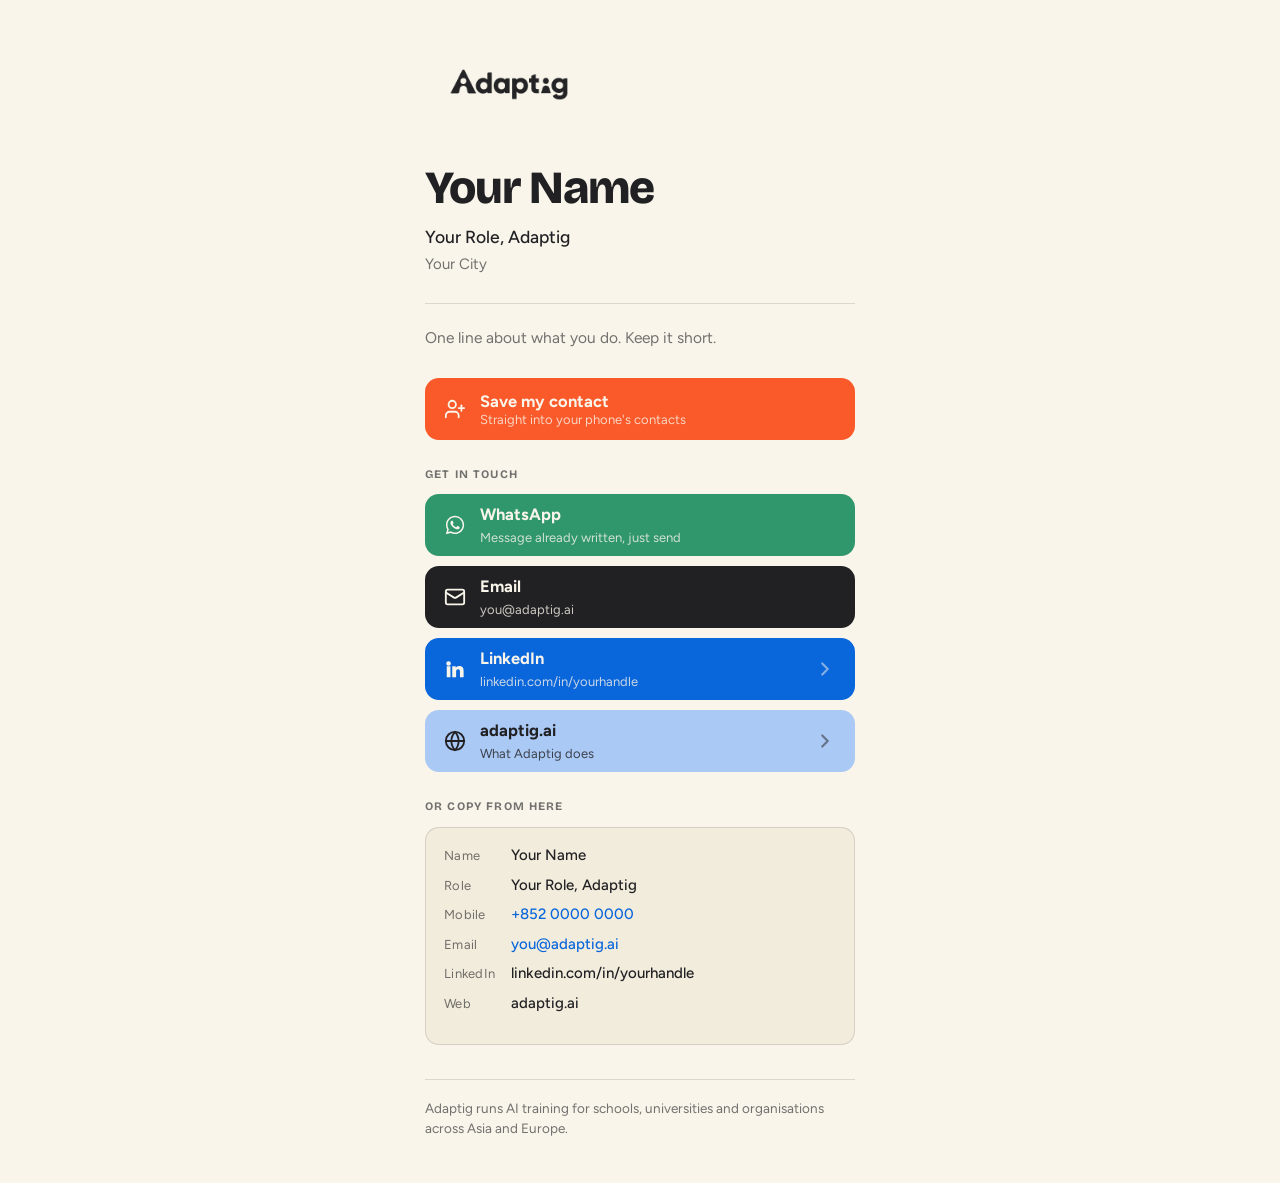
==== _template/index.html @ 659c8217 "Adaptig trainer cards: template, shared styles, Kevin's card" ====
<!DOCTYPE html>
<html lang="en">
<head>
<meta charset="utf-8">
<meta name="viewport" content="width=device-width, initial-scale=1, viewport-fit=cover">

<!-- Three lines to change when you copy this folder. -->
<title>Your Name — Adaptig</title>
<meta property="og:title" content="Your Name — Your Role, Adaptig">
<meta name="description" content="Your Name, Your Role at Adaptig. What you do, in one line. Your City.">

<meta name="theme-color" content="#f9f5ea">
<meta property="og:type" content="profile">
<link rel="icon" href="data:image/svg+xml,%3Csvg xmlns=%27http://www.w3.org/2000/svg%27 viewBox=%270 0 100 100%27%3E%3Crect width=%27100%27 height=%27100%27 rx=%2722%27 fill=%27%23212124%27/%3E%3Ccircle cx=%2750%27 cy=%2750%27 r=%2716%27 fill=%27%23fa5929%27/%3E%3C/svg%3E">
<link rel="preconnect" href="https://fonts.googleapis.com">
<link rel="preconnect" href="https://fonts.gstatic.com" crossorigin>
<link href="https://fonts.googleapis.com/css2?family=Bricolage+Grotesque:opsz,wght@12..96,400;12..96,700;12..96,800&family=Figtree:wght@400;500;700&display=swap" rel="stylesheet">
<link rel="stylesheet" href="../assets/card.css">
</head>
<body>

<main class="card" id="card"></main>

<script src="trainer.js"></script>
<script src="../assets/card.js"></script>
</body>
</html>
---- assets/card.css ----
/* Adaptig trainer card — shared styles.
   Colour and type follow the Adaptig brand pack. Six colours, no seventh.
   Bricolage Grotesque and Figtree are the open-licence stand-ins for
   Proxima Nova, which cannot be redistributed. */

:root{
  --paper-beige:#f9f5ea;
  --paper-deep:#f2ecdc;
  --charcoal:#212124;
  --orange:#fa5929;
  --aqua:#0a66db;
  --green:#30966b;
  --sky:#abc9f5;
  --rule:rgba(33,33,36,.14);
  --ink-soft:rgba(33,33,36,.62);
  --font-display:'Bricolage Grotesque',-apple-system,BlinkMacSystemFont,'Segoe UI',sans-serif;
  --font-body:'Figtree',-apple-system,BlinkMacSystemFont,'Segoe UI',sans-serif;
  color-scheme: light;
}

*{box-sizing:border-box}
html{-webkit-text-size-adjust:100%}
body{
  margin:0;
  background:var(--paper-beige);
  color:var(--charcoal);
  font-family:var(--font-body);
  font-size:16px;
  line-height:1.5;
  -webkit-font-smoothing:antialiased;
  display:flex;
  justify-content:center;
  padding:0 20px calc(44px + env(safe-area-inset-bottom));
}

.card{
  width:100%;
  max-width:430px;
  padding-top:calc(44px + env(safe-area-inset-top));
}

/* ---------- header ---------- */
.logo{
  display:block;width:168px;margin:0 0 40px;
  aspect-ratio:6501/3126;
  background:url("[data-uri]") left center/contain no-repeat;
}

h1{
  font-family:var(--font-display);
  font-weight:800;
  font-size:clamp(36px,10.5vw,46px);
  line-height:1.02;
  letter-spacing:-.024em;
  text-wrap:balance;
  margin:0 0 12px;
}
.role{font-size:17.5px;font-weight:500;margin:0}
.meta{font-size:15px;color:var(--ink-soft);margin:3px 0 0}

.rule{height:1px;background:var(--rule);border:0;margin:28px 0 22px}
.blurb{font-size:15.5px;color:var(--ink-soft);margin:0 0 28px}

/* ---------- sections ---------- */
.label{
  font-family:var(--font-display);
  font-size:11.5px;font-weight:700;
  letter-spacing:.1em;text-transform:uppercase;
  color:var(--ink-soft);
  margin:0 0 11px;
}
.stack{display:flex;flex-direction:column;gap:10px}
.spacer{height:26px}

/* ---------- buttons ----------
   Every button carries a brand colour, and the colour means something:
   orange is the loud accent on the main action, green and aqua match the
   channels people already recognise, charcoal holds the middle, sky blue
   is the palette's designated secondary surface. */
.btn{
  display:flex;align-items:center;gap:14px;
  min-height:62px;padding:0 18px;
  border-radius:14px;
  border:1.5px solid transparent;
  background:transparent;
  font-family:var(--font-body);
  font-size:16.5px;font-weight:700;
  text-decoration:none;width:100%;text-align:left;
  cursor:pointer;-webkit-tap-highlight-color:transparent;
  transition:transform .08s ease;
}
.btn:active{transform:translateY(1px)}
.btn:focus-visible{outline:3px solid var(--charcoal);outline-offset:3px}
.btn .ic{flex:0 0 22px;width:22px;height:22px;display:block}
.btn .txt{flex:1 1 auto;min-width:0}
.btn .sub{
  display:block;font-size:13px;font-weight:400;opacity:.8;margin-top:1px;
  overflow:hidden;text-overflow:ellipsis;white-space:nowrap;
}
.btn .chev{flex:0 0 auto;opacity:.5}

.btn--orange  {background:var(--orange);  color:var(--paper-beige)}
.btn--green   {background:var(--green);   color:var(--paper-beige)}
.btn--aqua    {background:var(--aqua);    color:var(--paper-beige)}
.btn--charcoal{background:var(--charcoal);color:var(--paper-beige)}
.btn--sky     {background:var(--sky);     color:var(--charcoal)}
.btn--sky:focus-visible{outline-color:var(--aqua)}

/* ---------- details panel ---------- */
.details{
  margin-top:12px;
  background:var(--paper-deep);
  border:1px solid var(--rule);
  border-radius:14px;
  padding:16px 18px;
  font-size:15px;
}
.details dl{margin:0;display:grid;grid-template-columns:auto 1fr;gap:7px 16px;align-items:baseline}
.details dt{color:var(--ink-soft);font-size:13px;letter-spacing:.02em}
.details dd{margin:0;font-weight:500;word-break:break-word;-webkit-user-select:text;user-select:text}
.details dd a{color:var(--aqua);text-decoration:none}
.note{
  display:block;margin-top:14px;font-size:13.5px;
  font-weight:700;color:var(--green);
}

footer{
  margin-top:34px;padding-top:18px;
  border-top:1px solid var(--rule);
  font-size:13.5px;color:var(--ink-soft);
}
footer a{color:var(--ink-soft)}

/* ---------- QR view (/kevin/qr.html) ---------- */
.qrwrap{
  margin:0 0 22px;
  padding:22px;
  background:var(--paper-beige);
  border:5px solid var(--charcoal);
  border-radius:24px;
}
.qrwrap canvas,.qrwrap img{display:block;width:100%;height:auto;image-rendering:pixelated}
.qrhead{
  font-family:var(--font-display);font-weight:800;
  font-size:30px;color:var(--orange);margin:0 0 6px;
}
.qrsub{font-size:15.5px;color:var(--ink-soft);margin:0 0 26px}
.switch{
  display:inline-flex;gap:8px;margin:0 0 22px;
  background:var(--paper-deep);border:1px solid var(--rule);
  border-radius:999px;padding:4px;
}
.switch button{
  border:0;background:transparent;border-radius:999px;
  font-family:var(--font-body);font-size:14px;font-weight:700;
  padding:9px 16px;color:var(--ink-soft);cursor:pointer;
}
.switch button[aria-selected="true"]{background:var(--charcoal);color:var(--paper-beige)}

@media (prefers-reduced-motion: reduce){*{transition:none!important}}
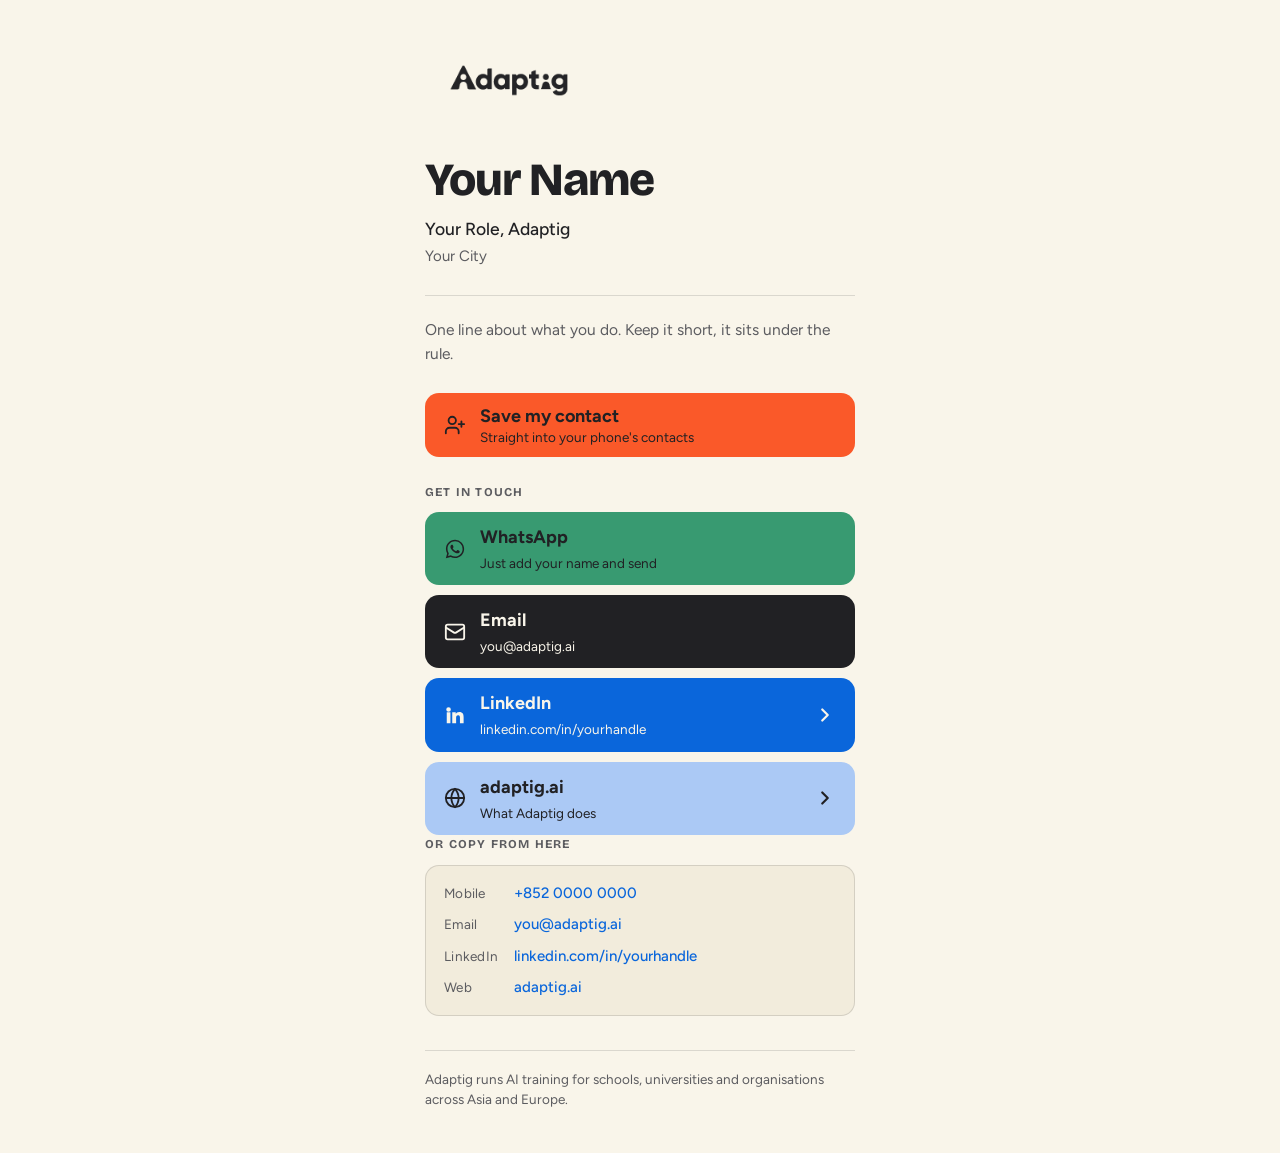
==== commit d598a96e: "Works without JavaScript, one file per trainer, own QR encoder" ====
--- a/_template/index.html
+++ b/_template/index.html
@@ -4,24 +4,102 @@
 <meta charset="utf-8">
 <meta name="viewport" content="width=device-width, initial-scale=1, viewport-fit=cover">
 
-<!-- Three lines to change when you copy this folder. -->
+<!-- ============================================================
+     COPY THIS FILE to make your own card. Everything you need to
+     change is in this file and nowhere else: the four lines below,
+     and the card markup in <main>. There is no config file.
+     ============================================================ -->
 <title>Your Name — Adaptig</title>
+<meta name="description" content="Your Name, Your Role at Adaptig. One line about what you do. Your City.">
 <meta property="og:title" content="Your Name — Your Role, Adaptig">
-<meta name="description" content="Your Name, Your Role at Adaptig. What you do, in one line. Your City.">
+<meta property="og:description" content="One line about what you do. Your City.">
 
+<meta property="og:type" content="profile">
 <meta name="theme-color" content="#f9f5ea">
-<meta property="og:type" content="profile">
 <link rel="icon" href="data:image/svg+xml,%3Csvg xmlns=%27http://www.w3.org/2000/svg%27 viewBox=%270 0 100 100%27%3E%3Crect width=%27100%27 height=%27100%27 rx=%2722%27 fill=%27%23212124%27/%3E%3Ccircle cx=%2750%27 cy=%2750%27 r=%2716%27 fill=%27%23fa5929%27/%3E%3C/svg%3E">
 <link rel="preconnect" href="https://fonts.googleapis.com">
 <link rel="preconnect" href="https://fonts.gstatic.com" crossorigin>
-<link href="https://fonts.googleapis.com/css2?family=Bricolage+Grotesque:opsz,wght@12..96,400;12..96,700;12..96,800&family=Figtree:wght@400;500;700&display=swap" rel="stylesheet">
+<link href="https://fonts.googleapis.com/css2?family=Bricolage+Grotesque:opsz,wght@12..96,700;12..96,800&family=Figtree:wght@400;500;700&display=swap" rel="stylesheet">
 <link rel="stylesheet" href="../assets/card.css">
 </head>
 <body>
 
-<main class="card" id="card"></main>
+<!-- data-whatsapp : digits only, no plus, no spaces. Delete it to hide the button.
+     data-event    : optional venue named in the pre-written message. Usually empty. -->
+<main class="card" id="card" data-whatsapp="85200000000" data-event="">
 
-<script src="trainer.js"></script>
+  <div class="logo" role="img" aria-label="Adaptig"></div>
+
+  <h1 data-field="name">Your Name</h1>
+  <p class="role"><span data-field="role">Your Role</span>, <span data-field="org">Adaptig</span></p>
+  <p class="meta" data-field="city">Your City</p>
+
+  <hr class="rule">
+
+  <p class="blurb">One line about what you do. Keep it short, it sits under the rule.</p>
+
+  <!-- The buttons are built here. Without JavaScript this stays empty and the
+       details below carry the whole card, which is why they are always shown. -->
+  <div id="actions"></div>
+
+  <p class="label">Or copy from here</p>
+  <div class="details">
+    <dl>
+      <dt>Mobile</dt>
+      <dd><a data-field="phone" href="tel:+85200000000">+852 0000 0000</a></dd>
+      <dt>Email</dt>
+      <dd><a data-field="email" href="mailto:you@adaptig.ai">you@adaptig.ai</a></dd>
+      <dt>LinkedIn</dt>
+      <dd><a data-field="linkedin" href="https://www.linkedin.com/in/yourhandle/">linkedin.com/in/yourhandle</a></dd>
+      <dt>Web</dt>
+      <dd><a data-field="web" href="https://adaptig.ai">adaptig.ai</a></dd>
+    </dl>
+    <p class="note" id="note" role="status" aria-live="polite" hidden></p>
+  </div>
+
+  <footer>
+    Adaptig runs AI training for schools, universities and organisations across Asia and Europe.
+  </footer>
+
+</main>
+
+<!-- Your own QR codes, at #qr on this same page. Nothing here needs editing. -->
+<section class="qrview" id="qrview" hidden aria-label="My QR codes">
+  <div class="qrhead-row">
+    <div class="logo logo--sm" role="img" aria-label="Adaptig"></div>
+    <a class="qrback" href="#">Back to card</a>
+  </div>
+
+  <div class="switch" role="tablist" aria-label="Which code">
+    <button type="button" id="tab-contact" role="tab" aria-selected="true">Save my contact</button>
+    <button type="button" id="tab-links" role="tab" aria-selected="false">Open my card</button>
+  </div>
+
+  <div class="qrwrap">
+    <div class="qrstage" id="qrstage" role="button" tabindex="0"
+         aria-pressed="false" aria-label="Tap to fill the screen">
+      <div id="qr"></div>
+      <div class="qrmark" aria-hidden="true"><i></i></div>
+    </div>
+    <p class="qrtap">Tap the code to fill the screen</p>
+  </div>
+
+  <p class="qrhead" id="qrhead">Scan to save me</p>
+  <p class="qrsub" id="qrsub">Goes straight into their contacts. Works with no internet.</p>
+
+  <p class="note" id="qrfail" hidden>The code generator did not load. Reload the page.</p>
+
+  <div class="details">
+    <dl>
+      <dt>Use it</dt><dd>Show this screen. They point their camera at it.</dd>
+      <dt>Keep it</dt><dd>Press and hold the code to save it to your photos, then set it as a lock screen.</dd>
+      <dt>Event</dt><dd id="qrevent"></dd>
+      <dt>Link</dt><dd id="qrlink"></dd>
+    </dl>
+  </div>
+</section>
+
+<script src="../assets/qr.js"></script>
 <script src="../assets/card.js"></script>
 </body>
 </html>
--- a/assets/card.css
+++ b/assets/card.css
@@ -1,7 +1,14 @@
 /* Adaptig trainer card — shared styles.
-   Colour and type follow the Adaptig brand pack. Six colours, no seventh.
-   Bricolage Grotesque and Figtree are the open-licence stand-ins for
-   Proxima Nova, which cannot be redistributed. */
+
+   Six brand colours, no seventh. Bricolage Grotesque and Figtree are the
+   open-licence stand-ins for Proxima Nova, which is licensed to Adaptig and
+   cannot be redistributed in a public repository.
+
+   One deliberate derived value: --green-aa. Leaf Green at full strength gives
+   charcoal text 4.36:1, just under the 4.5:1 that WCAG AA asks for. It is
+   lifted 4% toward white, which the brand pack allows ("tints of these six are
+   allowed"), to reach 4.61:1. Every button below clears AA on both its title
+   and its sub-label; the numbers are in the comment beside each one. */
 
 :root{
   --paper-beige:#f9f5ea;
@@ -10,9 +17,10 @@
   --orange:#fa5929;
   --aqua:#0a66db;
   --green:#30966b;
+  --green-aa:#389a71;   /* Leaf Green + 4% white, so charcoal clears AA */
   --sky:#abc9f5;
   --rule:rgba(33,33,36,.14);
-  --ink-soft:rgba(33,33,36,.62);
+  --ink-soft:#5c5c60;   /* 7.0:1 on paper beige */
   --font-display:'Bricolage Grotesque',-apple-system,BlinkMacSystemFont,'Segoe UI',sans-serif;
   --font-body:'Figtree',-apple-system,BlinkMacSystemFont,'Segoe UI',sans-serif;
   color-scheme: light;
@@ -32,19 +40,22 @@
   justify-content:center;
   padding:0 20px calc(44px + env(safe-area-inset-bottom));
 }
-
-.card{
+body.qrmode{padding-bottom:24px}
+
+.card,.qrview{
   width:100%;
   max-width:430px;
-  padding-top:calc(44px + env(safe-area-inset-top));
-}
+  padding-top:calc(40px + env(safe-area-inset-top));
+}
+[hidden]{display:none!important}
 
 /* ---------- header ---------- */
 .logo{
-  display:block;width:168px;margin:0 0 40px;
+  display:block;width:168px;margin:0 0 36px;
   aspect-ratio:6501/3126;
   background:url("[data-uri]") left center/contain no-repeat;
 }
+.logo--sm{width:104px;margin:0}
 
 h1{
   font-family:var(--font-display);
@@ -64,7 +75,7 @@
 /* ---------- sections ---------- */
 .label{
   font-family:var(--font-display);
-  font-size:11.5px;font-weight:700;
+  font-size:12px;font-weight:700;
   letter-spacing:.1em;text-transform:uppercase;
   color:var(--ink-soft);
   margin:0 0 11px;
@@ -73,18 +84,19 @@
 .spacer{height:26px}
 
 /* ---------- buttons ----------
-   Every button carries a brand colour, and the colour means something:
-   orange is the loud accent on the main action, green and aqua match the
-   channels people already recognise, charcoal holds the middle, sky blue
-   is the palette's designated secondary surface. */
+   Each colour means something rather than decorating: the loud accent goes to
+   the action that matters most, and the two branded channels wear the colours
+   people recognise before they read the word. Sub-labels carry no opacity —
+   hierarchy comes from size and weight, so contrast never drops below the
+   title's. */
 .btn{
   display:flex;align-items:center;gap:14px;
-  min-height:62px;padding:0 18px;
+  min-height:64px;padding:11px 18px;
   border-radius:14px;
   border:1.5px solid transparent;
   background:transparent;
   font-family:var(--font-body);
-  font-size:16.5px;font-weight:700;
+  font-size:18px;font-weight:700;
   text-decoration:none;width:100%;text-align:left;
   cursor:pointer;-webkit-tap-highlight-color:transparent;
   transition:transform .08s ease;
@@ -94,19 +106,21 @@
 .btn .ic{flex:0 0 22px;width:22px;height:22px;display:block}
 .btn .txt{flex:1 1 auto;min-width:0}
 .btn .sub{
-  display:block;font-size:13px;font-weight:400;opacity:.8;margin-top:1px;
+  display:block;font-size:13.5px;font-weight:400;margin-top:2px;
   overflow:hidden;text-overflow:ellipsis;white-space:nowrap;
 }
-.btn .chev{flex:0 0 auto;opacity:.5}
-
-.btn--orange  {background:var(--orange);  color:var(--paper-beige)}
-.btn--green   {background:var(--green);   color:var(--paper-beige)}
-.btn--aqua    {background:var(--aqua);    color:var(--paper-beige)}
-.btn--charcoal{background:var(--charcoal);color:var(--paper-beige)}
-.btn--sky     {background:var(--sky);     color:var(--charcoal)}
-.btn--sky:focus-visible{outline-color:var(--aqua)}
-
-/* ---------- details panel ---------- */
+.btn .chev{flex:0 0 auto}
+
+.btn--orange  {background:var(--orange);  color:var(--charcoal)}    /* 4.99:1 */
+.btn--green   {background:var(--green-aa);color:var(--charcoal)}    /* 4.61:1 */
+.btn--charcoal{background:var(--charcoal);color:var(--paper-beige)} /* 14.7:1 */
+.btn--aqua    {background:var(--aqua);    color:var(--paper-beige)} /* 4.90:1 */
+.btn--sky     {background:var(--sky);     color:var(--charcoal)}    /* 9.49:1 */
+.btn--sky:focus-visible,.btn--charcoal:focus-visible{outline-color:var(--aqua)}
+
+/* ---------- details panel ----------
+   Always visible. It is the card when the script does not run, so it is never
+   put behind a tap. */
 .details{
   margin-top:12px;
   background:var(--paper-deep);
@@ -115,13 +129,14 @@
   padding:16px 18px;
   font-size:15px;
 }
-.details dl{margin:0;display:grid;grid-template-columns:auto 1fr;gap:7px 16px;align-items:baseline}
-.details dt{color:var(--ink-soft);font-size:13px;letter-spacing:.02em}
+.details dl{margin:0;display:grid;grid-template-columns:auto 1fr;gap:9px 16px;align-items:baseline}
+.details dt{color:var(--ink-soft);font-size:13.5px;letter-spacing:.02em}
 .details dd{margin:0;font-weight:500;word-break:break-word;-webkit-user-select:text;user-select:text}
 .details dd a{color:var(--aqua);text-decoration:none}
+.details dd a:hover{text-decoration:underline}
 .note{
-  display:block;margin-top:14px;font-size:13.5px;
-  font-weight:700;color:var(--green);
+  display:block;margin:14px 0 0;font-size:14px;
+  font-weight:700;color:#1f6b4c;   /* Leaf Green shaded to 5.6:1 on paper deep */
 }
 
 footer{
@@ -129,32 +144,92 @@
   border-top:1px solid var(--rule);
   font-size:13.5px;color:var(--ink-soft);
 }
-footer a{color:var(--ink-soft)}
-
-/* ---------- QR view (/kevin/qr.html) ---------- */
-.qrwrap{
-  margin:0 0 22px;
-  padding:22px;
-  background:var(--paper-beige);
-  border:5px solid var(--charcoal);
-  border-radius:24px;
-}
-.qrwrap canvas,.qrwrap img{display:block;width:100%;height:auto;image-rendering:pixelated}
+
+/* ---------- the QR view (#qr) ---------- */
+.qrhead-row{display:flex;align-items:center;justify-content:space-between;margin-bottom:26px}
+.qrback{
+  font-size:14.5px;font-weight:700;color:var(--aqua);text-decoration:none;
+  padding:8px 4px;
+}
+.switch{
+  display:inline-flex;gap:6px;margin:0 0 20px;
+  background:var(--paper-deep);border:1px solid var(--rule);
+  border-radius:999px;padding:4px;
+}
+.switch button{
+  border:0;background:transparent;border-radius:999px;
+  font-family:var(--font-body);font-size:14.5px;font-weight:700;
+  padding:10px 16px;color:var(--ink-soft);cursor:pointer;
+  min-height:44px;
+}
+.switch button[aria-selected="true"]{background:var(--charcoal);color:var(--paper-beige)}
+.switch button:focus-visible{outline:3px solid var(--aqua);outline-offset:2px}
+
+.qrwrap{margin:0 0 20px}
+.qrstage{
+  position:relative;
+  background:#fff;                 /* white ground scans better than beige */
+  border:4px solid var(--charcoal);
+  border-radius:20px;
+  padding:10px;
+  cursor:zoom-in;
+}
+.qrstage:focus-visible{outline:3px solid var(--aqua);outline-offset:3px}
+.qrstage img{display:block;width:100%;height:auto;image-rendering:pixelated}
+.qrtap{
+  margin:10px 0 0;text-align:center;
+  font-size:13.5px;color:var(--ink-soft);
+}
+
+/* The Adaptig mark in the middle of the code. It covers about 5% of the code
+   area, against correction levels that reconstruct 15% (contact) and 25%
+   (link) — three to five times the headroom needed. Do not enlarge it. */
+.qrmark{
+  position:absolute;
+  top:50%;left:50%;
+  transform:translate(-50%,-50%);
+  width:20%;
+  aspect-ratio:1/1;
+  background:#fff;
+  border-radius:14%;
+  display:grid;place-items:center;
+  pointer-events:none;
+}
+.qrmark i{
+  display:block;width:72%;aspect-ratio:1/1;
+  background:url("[data-uri]") center/contain no-repeat;
+}
+
 .qrhead{
   font-family:var(--font-display);font-weight:800;
-  font-size:30px;color:var(--orange);margin:0 0 6px;
-}
-.qrsub{font-size:15.5px;color:var(--ink-soft);margin:0 0 26px}
-.switch{
-  display:inline-flex;gap:8px;margin:0 0 22px;
-  background:var(--paper-deep);border:1px solid var(--rule);
-  border-radius:999px;padding:4px;
-}
-.switch button{
-  border:0;background:transparent;border-radius:999px;
-  font-family:var(--font-body);font-size:14px;font-weight:700;
-  padding:9px 16px;color:var(--ink-soft);cursor:pointer;
-}
-.switch button[aria-selected="true"]{background:var(--charcoal);color:var(--paper-beige)}
+  font-size:30px;color:var(--charcoal);margin:0 0 6px;
+}
+.qrsub{font-size:15.5px;color:var(--ink-soft);margin:0 0 24px}
+
+/* Fullscreen: the biggest single win on a real scan. Plain white ground,
+   nothing else on screen, modules as large as the display allows. */
+.qrview.full{
+  position:fixed;inset:0;z-index:100;
+  max-width:none;padding:0;
+  background:#fff;
+  display:grid;place-items:center;
+}
+.qrview.full > *{display:none}
+.qrview.full .qrwrap{
+  display:block;margin:0;
+  width:min(98vw,88vh);
+}
+.qrview.full .qrstage{
+  border:0;border-radius:0;padding:0;cursor:zoom-out;
+}
+.qrview.full .qrtap{
+  position:fixed;left:0;right:0;bottom:calc(14px + env(safe-area-inset-bottom));
+  color:#6b6b70;
+}
 
 @media (prefers-reduced-motion: reduce){*{transition:none!important}}
+
+@media (prefers-contrast: more){
+  :root{--ink-soft:#3a3a3e;--rule:rgba(33,33,36,.3)}
+  .btn{border-color:var(--charcoal)}
+}
